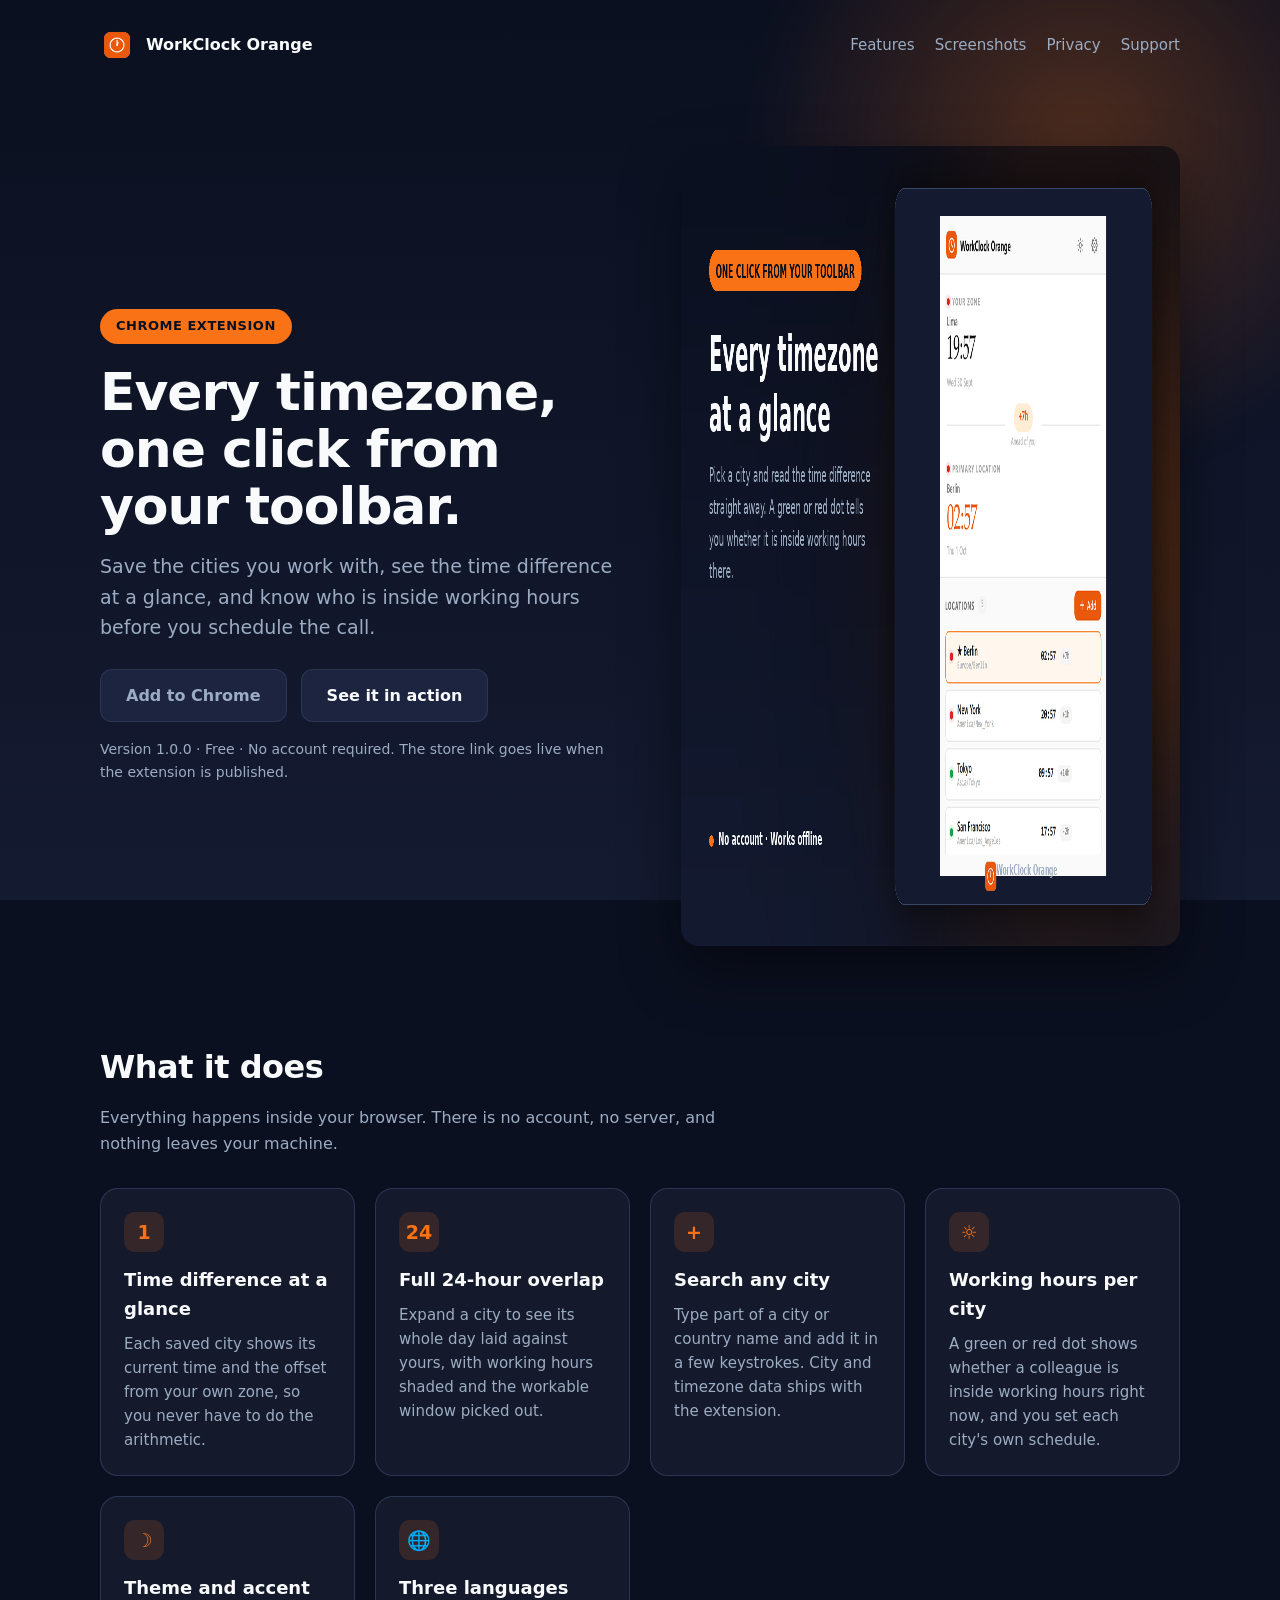
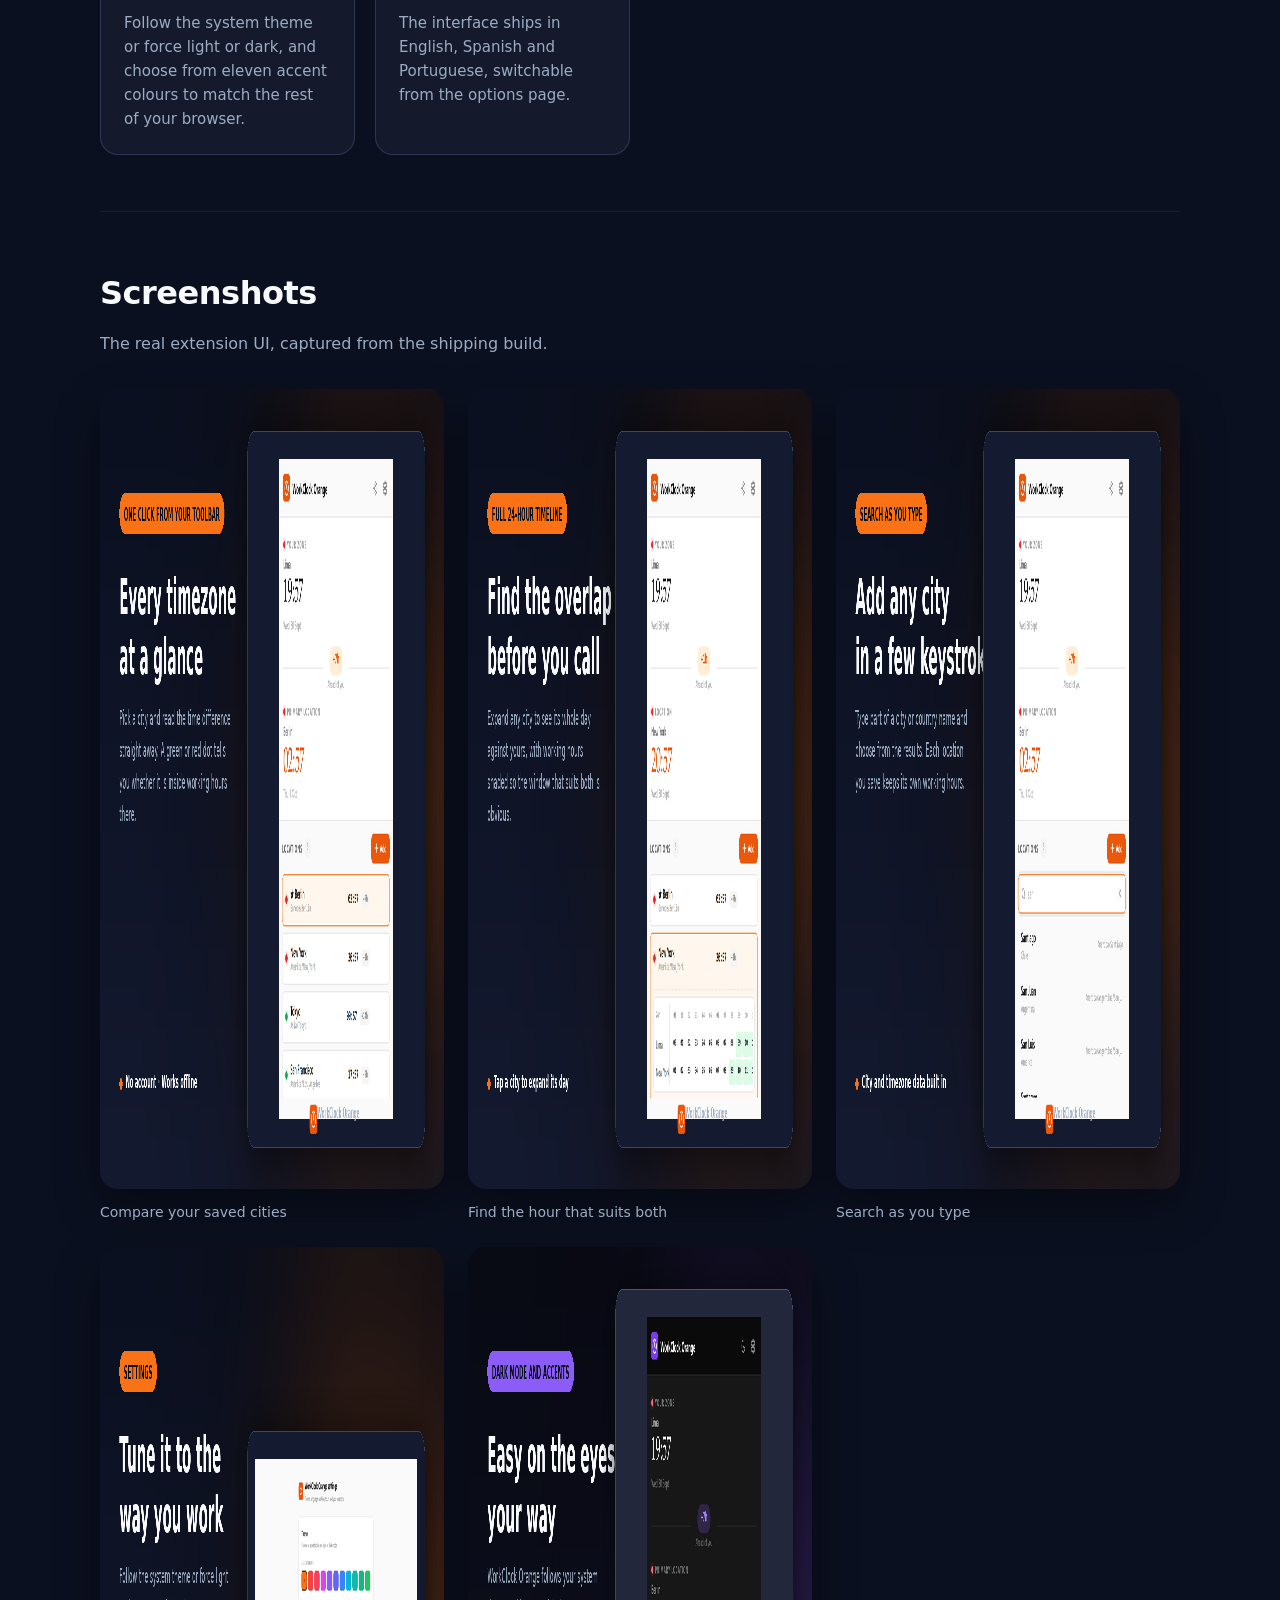
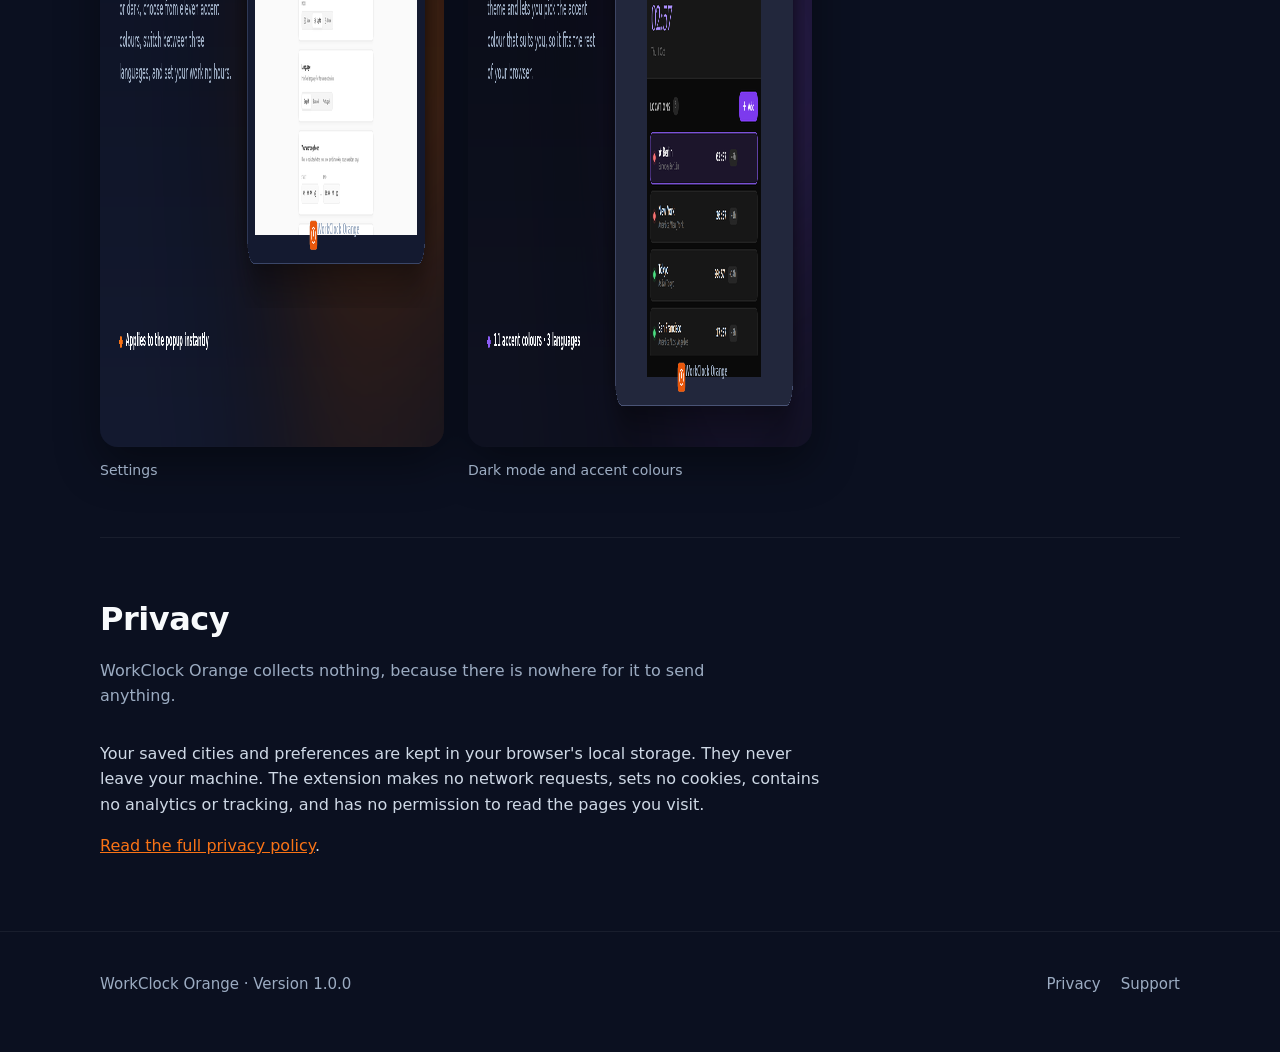
==== docs/index.html @ 8f81b0bd "Publish privacy, support, and landing docs site" ====
<!doctype html>
<html lang="en">
  <head>
    <meta charset="utf-8" />
    <meta name="viewport" content="width=device-width, initial-scale=1" />
    <title>WorkClock Orange &middot; World time from your toolbar</title>
    <meta
      name="description"
      content="WorkClock Orange is a free Chrome extension that compares your local time with any city in the world: time difference, working hours and a 24-hour overlap view. No account, no tracking."
    />
    <link rel="icon" href="assets/icon128.png" />
    <link rel="stylesheet" href="assets/style.css" />
  </head>
  <body>
    <header class="site">
      <div class="wrap">
        <nav>
          <a class="brand" href="index.html">
            <img src="assets/icon128.png" alt="" width="34" height="34" />
            <span>WorkClock Orange</span>
          </a>
          <a class="link" href="#features">Features</a>
          <a class="link" href="#screenshots">Screenshots</a>
          <a class="link" href="privacy.html">Privacy</a>
          <a class="link" href="support.html">Support</a>
        </nav>
      </div>
    </header>

    <main>
      <div class="wrap">
        <section class="hero">
          <div>
            <span class="pill">Chrome extension</span>
            <h1>Every timezone, one click from your toolbar.</h1>
            <p class="lede">
              Save the cities you work with, see the time difference at a glance,
              and know who is inside working hours before you schedule the call.
            </p>
            <div class="actions">
              <a
                class="btn"
                id="install"
                href="#install"
                aria-disabled="true"
                rel="noopener"
                >Add to Chrome</a
              >
              <a class="btn secondary" href="#screenshots">See it in action</a>
            </div>
            <p class="install-note" id="install-note">
              Version 1.0.0 &middot; Free &middot; No account required. The
              store link goes live when the extension is published.
            </p>
          </div>
          <div class="hero-art">
            <img
              src="assets/01-compare-cities.png"
              alt="The WorkClock Orange popup showing saved cities with their local time and a working-hours indicator."
              width="1280"
              height="800"
            />
          </div>
        </section>
      </div>

      <div class="wrap">
        <section id="features">
          <h2>What it does</h2>
          <p class="sub">
            Everything happens inside your browser. There is no account, no
            server, and nothing leaves your machine.
          </p>
          <div class="grid">
            <div class="card">
              <span class="glyph" aria-hidden="true">1</span>
              <h3>Time difference at a glance</h3>
              <p>
                Each saved city shows its current time and the offset from your
                own zone, so you never have to do the arithmetic.
              </p>
            </div>
            <div class="card">
              <span class="glyph" aria-hidden="true">24</span>
              <h3>Full 24-hour overlap</h3>
              <p>
                Expand a city to see its whole day laid against yours, with
                working hours shaded and the workable window picked out.
              </p>
            </div>
            <div class="card">
              <span class="glyph" aria-hidden="true">+</span>
              <h3>Search any city</h3>
              <p>
                Type part of a city or country name and add it in a few
                keystrokes. City and timezone data ships with the extension.
              </p>
            </div>
            <div class="card">
              <span class="glyph" aria-hidden="true">&#9788;</span>
              <h3>Working hours per city</h3>
              <p>
                A green or red dot shows whether a colleague is inside working
                hours right now, and you set each city's own schedule.
              </p>
            </div>
            <div class="card">
              <span class="glyph" aria-hidden="true">&#9789;</span>
              <h3>Theme and accent</h3>
              <p>
                Follow the system theme or force light or dark, and choose from
                eleven accent colours to match the rest of your browser.
              </p>
            </div>
            <div class="card">
              <span class="glyph" aria-hidden="true">&#127760;</span>
              <h3>Three languages</h3>
              <p>
                The interface ships in English, Spanish and Portuguese, switchable
                from the options page.
              </p>
            </div>
          </div>
        </section>

        <section id="screenshots">
          <h2>Screenshots</h2>
          <p class="sub">The real extension UI, captured from the shipping build.</p>
          <div class="shots">
            <figure>
              <img
                src="assets/01-compare-cities.png"
                alt="Popup listing saved cities with their local times."
                width="1280"
                height="800"
                loading="lazy"
              />
              <figcaption>Compare your saved cities</figcaption>
            </figure>
            <figure>
              <img
                src="assets/02-24h-overlap.png"
                alt="An expanded city showing a 24-hour timeline against your own day."
                width="1280"
                height="800"
                loading="lazy"
              />
              <figcaption>Find the hour that suits both</figcaption>
            </figure>
            <figure>
              <img
                src="assets/03-search-cities.png"
                alt="The search panel with matching cities listed."
                width="1280"
                height="800"
                loading="lazy"
              />
              <figcaption>Search as you type</figcaption>
            </figure>
            <figure>
              <img
                src="assets/04-options.png"
                alt="The settings page with theme, language and working hours controls."
                width="1280"
                height="800"
                loading="lazy"
              />
              <figcaption>Settings</figcaption>
            </figure>
            <figure>
              <img
                src="assets/05-dark-mode.png"
                alt="The popup in dark mode with a violet accent."
                width="1280"
                height="800"
                loading="lazy"
              />
              <figcaption>Dark mode and accent colours</figcaption>
            </figure>
          </div>
        </section>

        <section id="privacy">
          <h2>Privacy</h2>
          <p class="sub">
            WorkClock Orange collects nothing, because there is nowhere for it to
            send anything.
          </p>
          <div class="prose">
            <p>
              Your saved cities and preferences are kept in your browser's local
              storage. They never leave your machine. The extension makes no
              network requests, sets no cookies, contains no analytics or
              tracking, and has no permission to read the pages you visit.
            </p>
            <p>
              <a href="privacy.html">Read the full privacy policy</a>.
            </p>
          </div>
        </section>
      </div>
    </main>

    <footer class="site">
      <div class="wrap foot">
        <p>WorkClock Orange &middot; Version 1.0.0</p>
        <nav>
          <a class="link" href="privacy.html">Privacy</a>
          <a class="link" href="support.html">Support</a>
        </nav>
      </div>
    </footer>
  </body>
</html>
---- docs/assets/style.css ----
:root {
  --bg-top: #0b1020;
  --bg-bot: #141a30;
  --surface: #141a2c;
  --surface-2: #1c2440;
  --line: #2c3552;
  --ink: #f8fafc;
  --muted: #9cacc2;
  --accent: #f97316;
  --radius: 18px;
  --wrap: 1080px;
}

* {
  box-sizing: border-box;
}

html {
  color-scheme: dark;
}

body {
  margin: 0;
  font-family: ui-sans-serif, system-ui, -apple-system, "Segoe UI", Roboto,
    Helvetica, Arial, sans-serif;
  line-height: 1.6;
  color: var(--ink);
  background: var(--bg-top);
  -webkit-font-smoothing: antialiased;
}

body::before {
  content: "";
  position: fixed;
  inset: 0;
  z-index: -1;
  background: linear-gradient(180deg, var(--bg-top) 0%, var(--bg-bot) 100%);
}

body::after {
  content: "";
  position: fixed;
  top: -220px;
  right: -160px;
  width: 720px;
  height: 720px;
  z-index: -1;
  border-radius: 50%;
  background: radial-gradient(circle, rgba(249, 115, 22, 0.28), transparent 65%);
  filter: blur(20px);
  pointer-events: none;
}

.wrap {
  width: min(var(--wrap), 100% - 48px);
  margin-inline: auto;
}

a {
  color: var(--accent);
}

a:focus-visible,
button:focus-visible {
  outline: 3px solid var(--accent);
  outline-offset: 3px;
}

/* ---------------------------------------------------------------- header */

header.site {
  padding: 28px 0;
}

nav {
  display: flex;
  flex-wrap: wrap;
  gap: 20px;
  align-items: center;
}

nav .brand {
  display: flex;
  align-items: center;
  gap: 12px;
  font-weight: 700;
  color: var(--ink);
  text-decoration: none;
  margin-right: auto;
}

nav .brand img {
  width: 34px;
  height: 34px;
  border-radius: 9px;
}

nav a.link {
  color: var(--muted);
  text-decoration: none;
  font-size: 15px;
}

nav a.link:hover {
  color: var(--ink);
}

/* ------------------------------------------------------------------ hero */

.hero {
  padding: 56px 0 40px;
  display: grid;
  grid-template-columns: minmax(0, 1fr) minmax(0, 0.95fr);
  gap: 56px;
  align-items: center;
}

.pill {
  display: inline-block;
  padding: 7px 16px;
  border-radius: 999px;
  background: var(--accent);
  color: #0b1020;
  font-size: 13px;
  font-weight: 700;
  letter-spacing: 0.04em;
  text-transform: uppercase;
}

h1 {
  font-size: clamp(34px, 5vw, 52px);
  line-height: 1.1;
  letter-spacing: -0.02em;
  margin: 20px 0 16px;
}

.lede {
  font-size: 19px;
  color: var(--muted);
  max-width: 46ch;
  margin: 0 0 26px;
}

.actions {
  display: flex;
  flex-wrap: wrap;
  gap: 14px;
  align-items: center;
}

.btn {
  display: inline-block;
  padding: 14px 26px;
  border-radius: 12px;
  background: var(--accent);
  color: #0b1020;
  font-weight: 700;
  font-size: 16px;
  text-decoration: none;
  border: 0;
  cursor: pointer;
}

.btn:hover {
  filter: brightness(1.08);
}

.btn.secondary {
  background: var(--surface-2);
  color: var(--ink);
  box-shadow: inset 0 0 0 1px var(--line);
}

.btn[aria-disabled="true"] {
  background: var(--surface-2);
  color: var(--muted);
  box-shadow: inset 0 0 0 1px var(--line);
  cursor: not-allowed;
}

.install-note {
  margin: 16px 0 0;
  font-size: 14px;
  color: var(--muted);
}

.hero-art {
  display: grid;
  gap: 18px;
  justify-items: center;
}

.hero-art img {
  width: 100%;
  border-radius: var(--radius);
  box-shadow: 0 24px 60px rgba(0, 0, 0, 0.45);
}

/* --------------------------------------------------------------- sections */

section {
  padding: 56px 0;
}

section + section {
  border-top: 1px solid rgba(255, 255, 255, 0.06);
}

h2 {
  font-size: clamp(24px, 3.4vw, 32px);
  letter-spacing: -0.015em;
  margin: 0 0 12px;
}

.sub {
  color: var(--muted);
  max-width: 62ch;
  margin: 0 0 32px;
}

.grid {
  display: grid;
  gap: 20px;
  grid-template-columns: repeat(auto-fit, minmax(250px, 1fr));
}

.card {
  padding: 24px;
  border-radius: var(--radius);
  background: var(--surface);
  box-shadow: inset 0 0 0 1px var(--line);
}

.card h3 {
  margin: 0 0 8px;
  font-size: 18px;
}

.card p {
  margin: 0;
  color: var(--muted);
  font-size: 15px;
}

.card .glyph {
  display: inline-grid;
  place-items: center;
  width: 40px;
  height: 40px;
  margin-bottom: 14px;
  border-radius: 11px;
  background: rgba(249, 115, 22, 0.14);
  color: var(--accent);
  font-size: 19px;
  font-weight: 700;
}

figure {
  margin: 0;
}

figure img {
  width: 100%;
  border-radius: var(--radius);
  box-shadow: 0 18px 44px rgba(0, 0, 0, 0.4);
  display: block;
}

figcaption {
  margin-top: 12px;
  color: var(--muted);
  font-size: 14px;
}

.shots {
  display: grid;
  gap: 24px;
  grid-template-columns: repeat(auto-fit, minmax(320px, 1fr));
}

.prose {
  max-width: 72ch;
}

.prose h2 {
  margin-top: 40px;
}

.prose h2:first-child {
  margin-top: 0;
}

.prose p,
.prose li {
  color: #cfd9e6;
}

.prose ul {
  padding-left: 22px;
}

.prose li {
  margin-bottom: 8px;
}

table {
  width: 100%;
  border-collapse: collapse;
  margin: 20px 0;
  font-size: 15px;
}

/* Three-column tables cannot shrink below the width of their longest cell, so
   they would push the whole page sideways on a phone. Let the table keep its
   readable width and scroll inside its own container instead. */
.table-scroll {
  overflow-x: auto;
  max-width: 100%;
  margin: 20px 0;
  /* A visible hint that there is more to the right. */
  background:
    linear-gradient(to right, var(--surface) 30%, transparent) left / 24px 100% no-repeat,
    linear-gradient(to left, var(--surface) 30%, transparent) right / 24px 100% no-repeat,
    radial-gradient(farthest-side at 0 50%, rgba(0, 0, 0, 0.14), transparent) left / 10px 100% no-repeat,
    radial-gradient(farthest-side at 100% 50%, rgba(0, 0, 0, 0.14), transparent) right / 10px 100% no-repeat;
}

.table-scroll table {
  margin: 0;
  min-width: 520px;
}

th,
td {
  text-align: left;
  padding: 12px 14px;
  border-bottom: 1px solid var(--line);
  vertical-align: top;
}

th {
  color: var(--muted);
  font-weight: 600;
  font-size: 14px;
  text-transform: uppercase;
  letter-spacing: 0.04em;
}

code {
  font-family: ui-monospace, SFMono-Regular, Menlo, Consolas, monospace;
  font-size: 0.92em;
  background: var(--surface-2);
  padding: 2px 6px;
  border-radius: 6px;
  /* Identifiers like chrome.storage.local must be breakable, or a narrow
     column pushes the table wider than the viewport. */
  overflow-wrap: anywhere;
}

.callout {
  padding: 18px 22px;
  border-radius: 14px;
  background: rgba(249, 115, 22, 0.1);
  box-shadow: inset 0 0 0 1px rgba(249, 115, 22, 0.35);
  color: #f5e2d0;
  margin: 24px 0;
}

.callout strong {
  color: var(--accent);
}

/* ---------------------------------------------------------------- footer */

footer.site {
  padding: 40px 0 56px;
  border-top: 1px solid rgba(255, 255, 255, 0.06);
  color: var(--muted);
  font-size: 15px;
}

footer.site .foot {
  display: flex;
  flex-wrap: wrap;
  gap: 18px;
  align-items: center;
}

footer.site .foot nav {
  margin-left: auto;
}

footer.site p {
  margin: 0;
}

/* ------------------------------------------------------------ responsive */

@media (max-width: 860px) {
  .hero {
    grid-template-columns: minmax(0, 1fr);
    gap: 36px;
    padding-top: 36px;
  }

  .hero-art {
    order: -1;
  }

  .wrap {
    width: min(var(--wrap), 100% - 32px);
  }

  section {
    padding: 44px 0;
  }
}

@media (prefers-reduced-motion: reduce) {
  * {
    animation: none !important;
    transition: none !important;
    scroll-behavior: auto !important;
  }
}
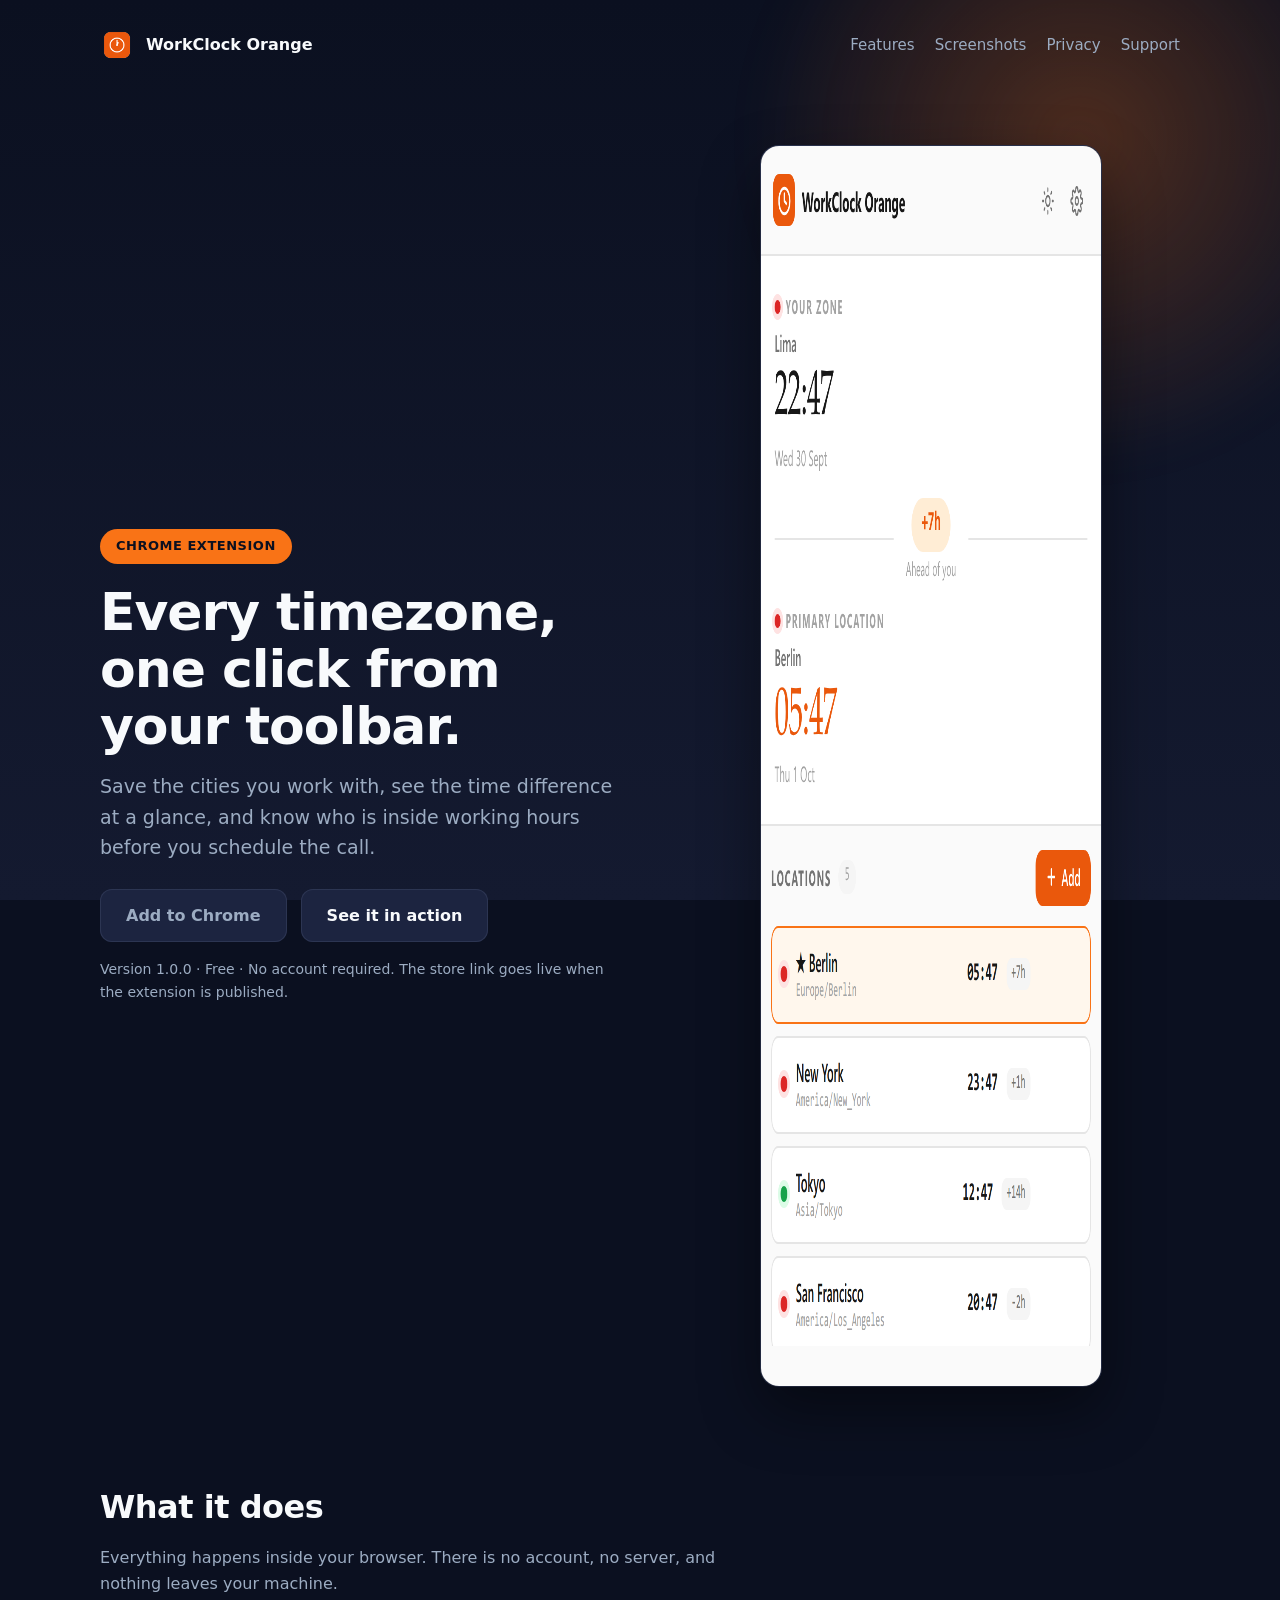
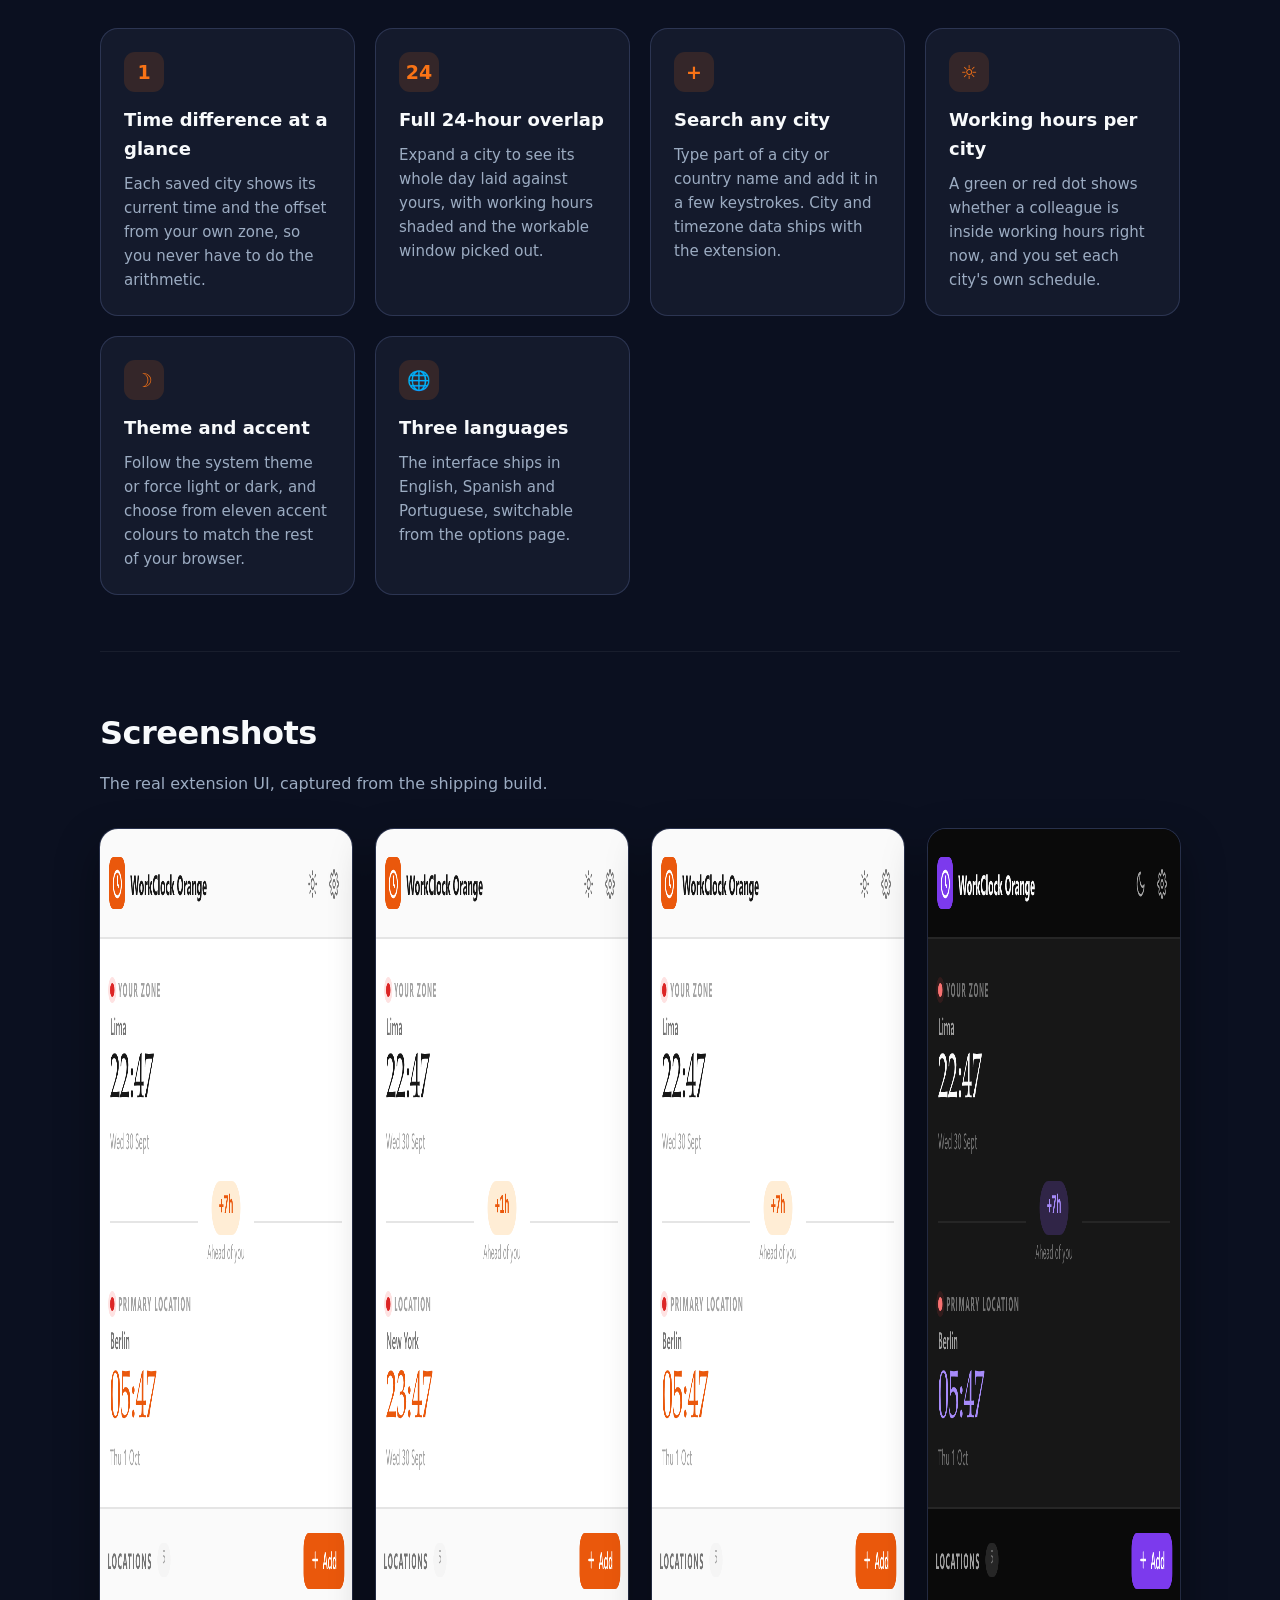
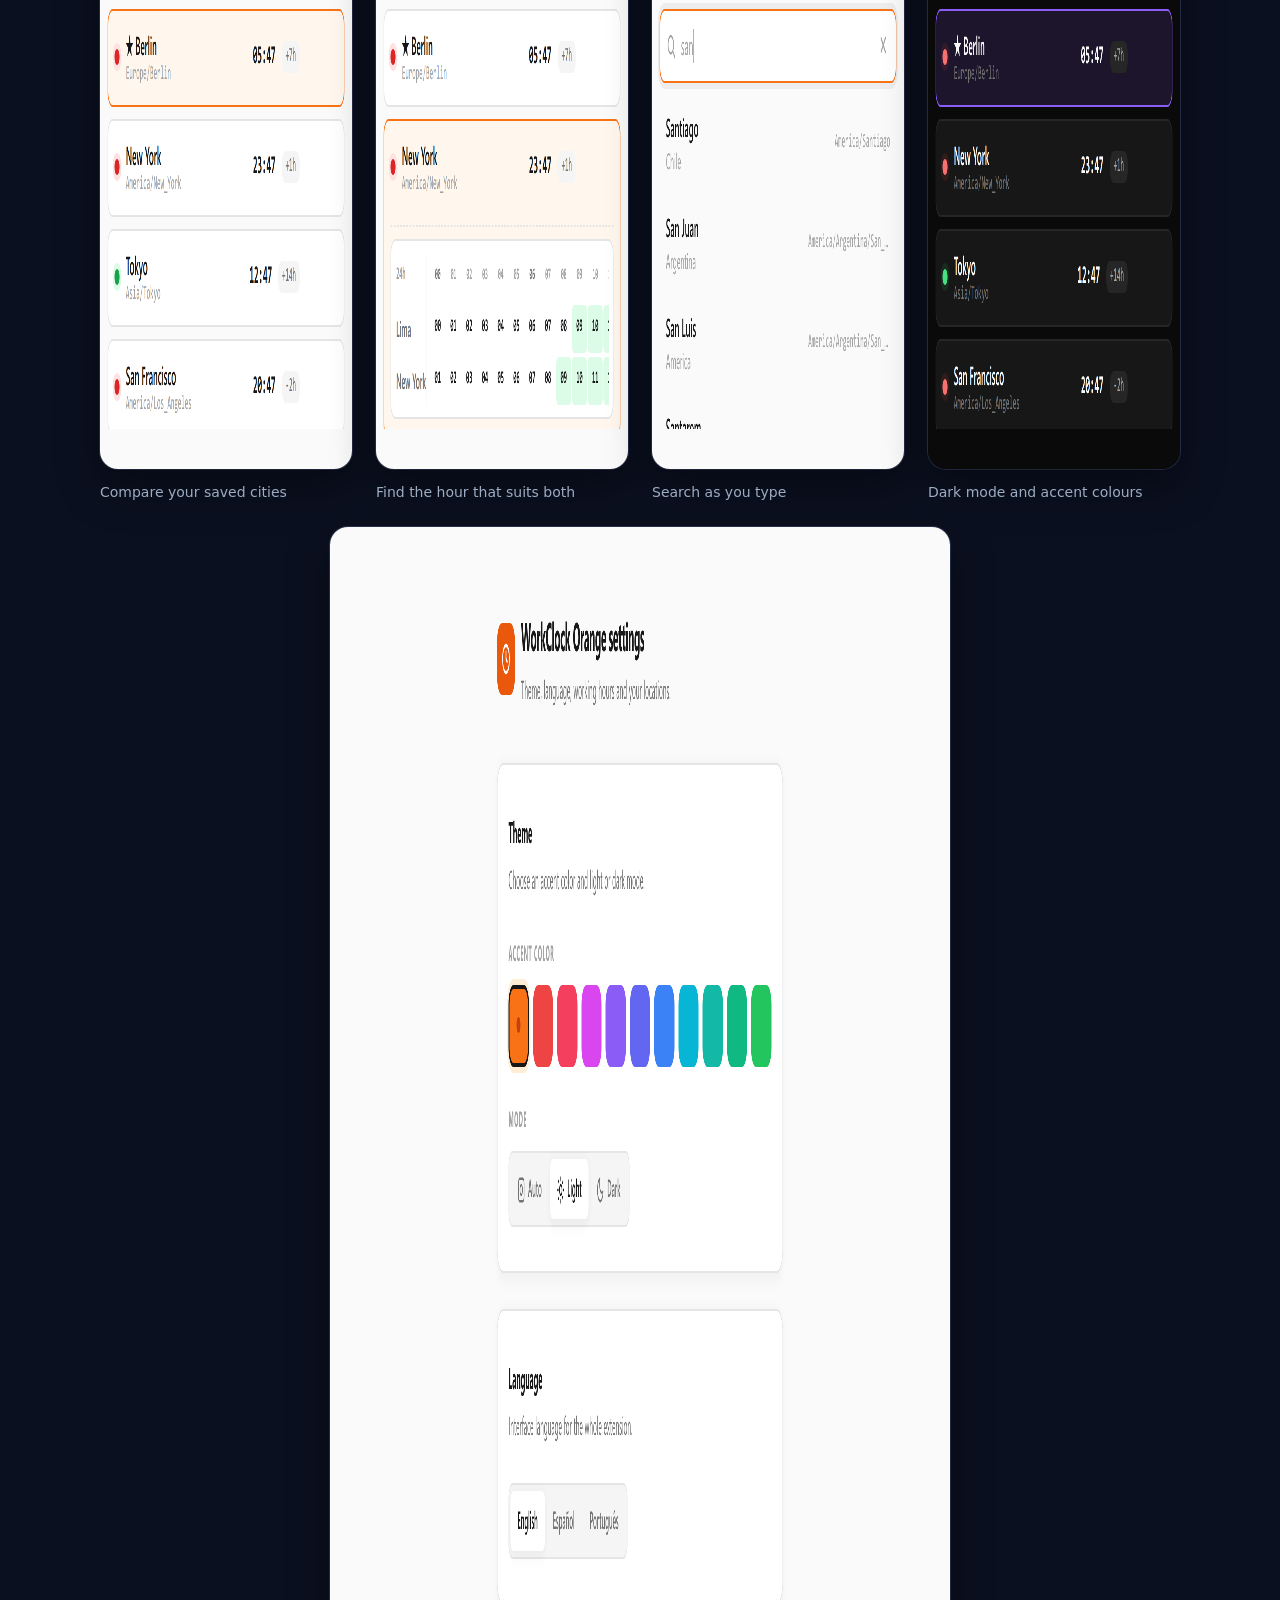
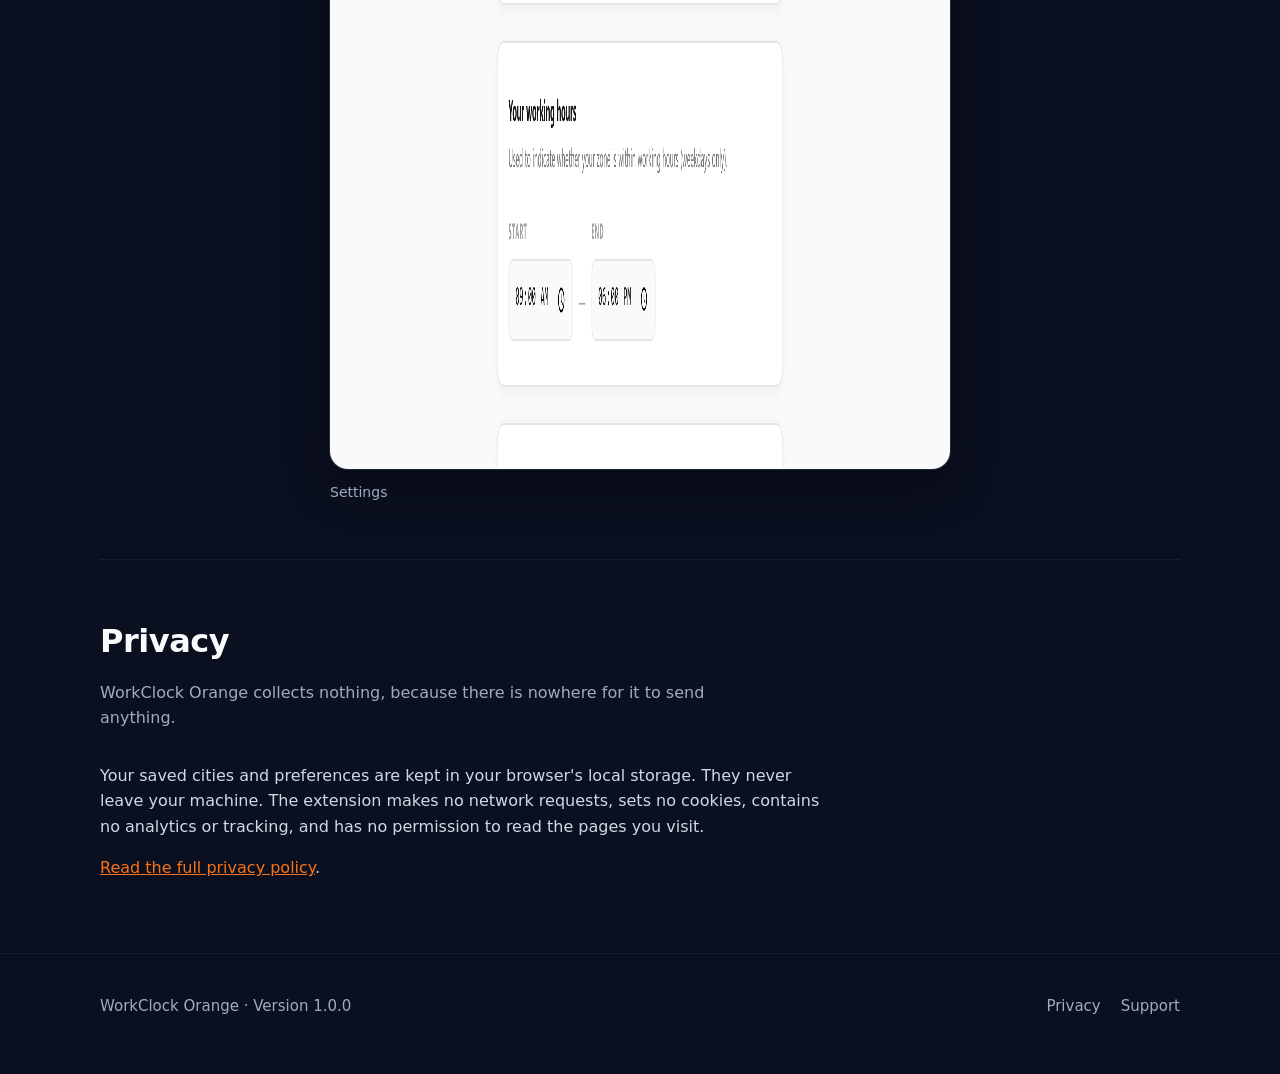
==== commit c9a20f3b: "Show the real extension UI on the docs homepage" ====
--- a/docs/index.html
+++ b/docs/index.html
@@ -55,10 +55,10 @@
           </div>
           <div class="hero-art">
             <img
-              src="assets/01-compare-cities.png"
+              src="assets/ui-compare-cities.png"
               alt="The WorkClock Orange popup showing saved cities with their local time and a working-hours indicator."
-              width="1280"
-              height="800"
+              width="800"
+              height="1240"
             />
           </div>
         </section>
@@ -129,55 +129,55 @@
           <div class="shots">
             <figure>
               <img
-                src="assets/01-compare-cities.png"
+                src="assets/ui-compare-cities.png"
                 alt="Popup listing saved cities with their local times."
-                width="1280"
-                height="800"
+                width="800"
+                height="1240"
                 loading="lazy"
               />
               <figcaption>Compare your saved cities</figcaption>
             </figure>
             <figure>
               <img
-                src="assets/02-24h-overlap.png"
+                src="assets/ui-24h-overlap.png"
                 alt="An expanded city showing a 24-hour timeline against your own day."
-                width="1280"
-                height="800"
+                width="800"
+                height="1240"
                 loading="lazy"
               />
               <figcaption>Find the hour that suits both</figcaption>
             </figure>
             <figure>
               <img
-                src="assets/03-search-cities.png"
+                src="assets/ui-search-cities.png"
                 alt="The search panel with matching cities listed."
-                width="1280"
-                height="800"
+                width="800"
+                height="1240"
                 loading="lazy"
               />
               <figcaption>Search as you type</figcaption>
             </figure>
             <figure>
               <img
-                src="assets/04-options.png"
-                alt="The settings page with theme, language and working hours controls."
-                width="1280"
-                height="800"
-                loading="lazy"
-              />
-              <figcaption>Settings</figcaption>
-            </figure>
-            <figure>
-              <img
-                src="assets/05-dark-mode.png"
+                src="assets/ui-dark-mode.png"
                 alt="The popup in dark mode with a violet accent."
-                width="1280"
-                height="800"
+                width="800"
+                height="1240"
                 loading="lazy"
               />
               <figcaption>Dark mode and accent colours</figcaption>
             </figure>
           </div>
+          <figure class="shot-wide">
+            <img
+              src="assets/ui-options.png"
+              alt="The settings page with theme, language and working hours controls."
+              width="2480"
+              height="1542"
+              loading="lazy"
+            />
+            <figcaption>Settings</figcaption>
+          </figure>
         </section>
 
         <section id="privacy">
--- a/docs/assets/style.css
+++ b/docs/assets/style.css
@@ -192,8 +192,9 @@
 
 .hero-art img {
   width: 100%;
+  max-width: 340px;
   border-radius: var(--radius);
-  box-shadow: 0 24px 60px rgba(0, 0, 0, 0.45);
+  box-shadow: 0 24px 60px rgba(0, 0, 0, 0.45), 0 0 0 1px var(--line);
 }
 
 /* --------------------------------------------------------------- sections */
@@ -262,7 +263,7 @@
 figure img {
   width: 100%;
   border-radius: var(--radius);
-  box-shadow: 0 18px 44px rgba(0, 0, 0, 0.4);
+  box-shadow: 0 18px 44px rgba(0, 0, 0, 0.4), 0 0 0 1px var(--line);
   display: block;
 }
 
@@ -275,7 +276,15 @@
 .shots {
   display: grid;
   gap: 24px;
-  grid-template-columns: repeat(auto-fit, minmax(320px, 1fr));
+  grid-template-columns: repeat(auto-fit, minmax(190px, 1fr));
+  align-items: start;
+}
+
+/* The options page is landscape, so it sits below the portrait popup shots
+   instead of stretching one grid row out of step with the others. */
+.shot-wide {
+  max-width: 620px;
+  margin: 24px auto 0;
 }
 
 .prose {
